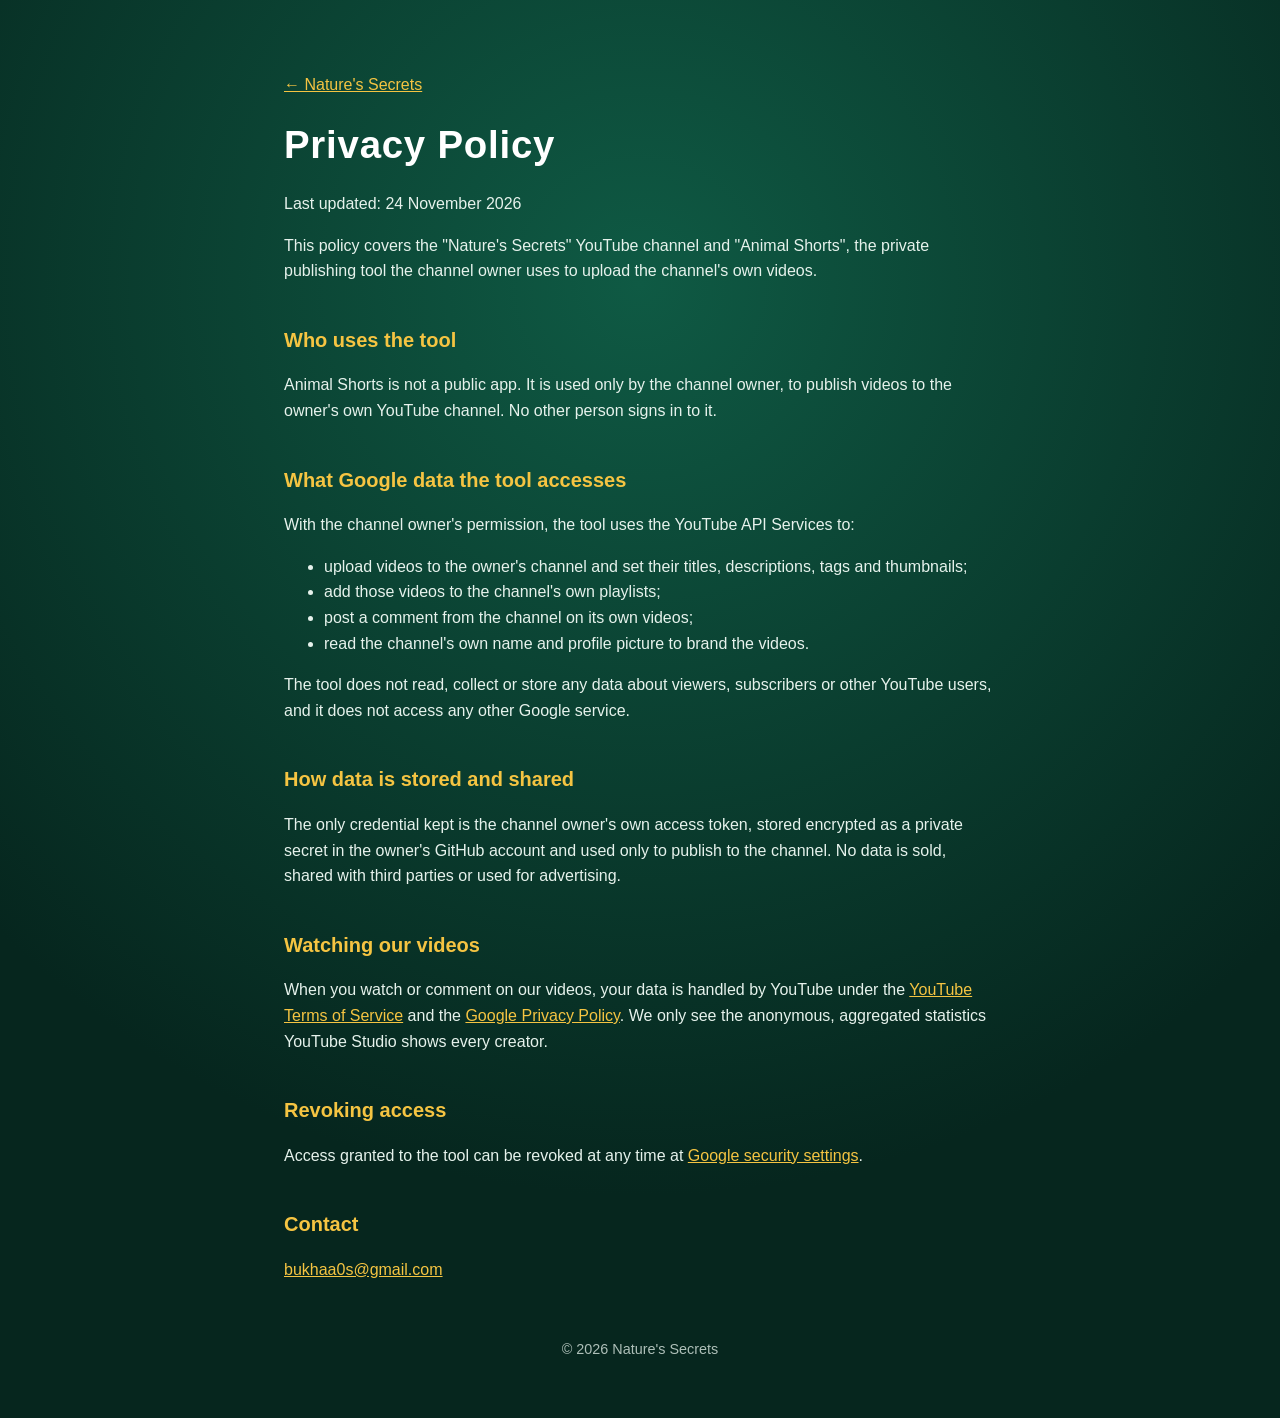
==== natures-secrets/privacy.html @ 1b84e515 "Add Nature's Secrets channel page and privacy policy (needed for the Google OAuth app) Co-Authored-B" ====
<!DOCTYPE html>
<html lang="en">
<head>
<meta charset="utf-8"><meta name="viewport" content="width=device-width,initial-scale=1">
<title>Privacy Policy – Nature's Secrets</title>
<link rel="icon" href="logo.png"><link rel="stylesheet" href="style.css">
</head>
<body><main>
<p><a href="./">← Nature's Secrets</a></p>
<h1>Privacy Policy</h1>
<p>Last updated: 24 November 2026</p>

<p>This policy covers the "Nature's Secrets" YouTube channel and "Animal Shorts", the private
publishing tool the channel owner uses to upload the channel's own videos.</p>

<h2>Who uses the tool</h2>
<p>Animal Shorts is not a public app. It is used only by the channel owner, to publish videos to
the owner's own YouTube channel. No other person signs in to it.</p>

<h2>What Google data the tool accesses</h2>
<p>With the channel owner's permission, the tool uses the YouTube API Services to:</p>
<ul>
<li>upload videos to the owner's channel and set their titles, descriptions, tags and thumbnails;</li>
<li>add those videos to the channel's own playlists;</li>
<li>post a comment from the channel on its own videos;</li>
<li>read the channel's own name and profile picture to brand the videos.</li>
</ul>
<p>The tool does not read, collect or store any data about viewers, subscribers or other YouTube
users, and it does not access any other Google service.</p>

<h2>How data is stored and shared</h2>
<p>The only credential kept is the channel owner's own access token, stored encrypted as a
private secret in the owner's GitHub account and used only to publish to the channel.
No data is sold, shared with third parties or used for advertising.</p>

<h2>Watching our videos</h2>
<p>When you watch or comment on our videos, your data is handled by YouTube under the
<a href="https://www.youtube.com/t/terms">YouTube Terms of Service</a> and the
<a href="https://policies.google.com/privacy">Google Privacy Policy</a>. We only see the
anonymous, aggregated statistics YouTube Studio shows every creator.</p>

<h2>Revoking access</h2>
<p>Access granted to the tool can be revoked at any time at
<a href="https://myaccount.google.com/permissions">Google security settings</a>.</p>

<h2>Contact</h2>
<p><a href="mailto:bukhaa0s@gmail.com">bukhaa0s@gmail.com</a></p>
<footer>© 2026 Nature's Secrets</footer>
</main></body>
</html>
---- natures-secrets/style.css ----
:root{--g:#06261e;--g2:#0f5a44;--gold:#f5c442;--t:#e6f2ec}
*{box-sizing:border-box}body{margin:0;font-family:-apple-system,Segoe UI,Roboto,Arial,sans-serif;background:radial-gradient(circle at 50% 20%,var(--g2),var(--g) 70%);color:var(--t);min-height:100vh;line-height:1.6}
main{max-width:760px;margin:0 auto;padding:56px 24px}
.hero{text-align:center}.hero img{width:140px;height:140px}
h1{font-size:2.4rem;margin:.4em 0 .1em;color:#fff;letter-spacing:.02em}h2{color:var(--gold);margin-top:2em;font-size:1.25rem}
.tag{color:var(--gold);font-weight:600;font-size:1.15rem;margin:0}
a{color:var(--gold)}.btn{display:inline-block;margin:28px 8px 0;padding:12px 22px;border-radius:999px;background:var(--gold);color:var(--g);font-weight:700;text-decoration:none}
.btn.ghost{background:transparent;color:var(--gold);border:2px solid var(--gold)}
footer{margin-top:56px;font-size:.9rem;opacity:.75;text-align:center}
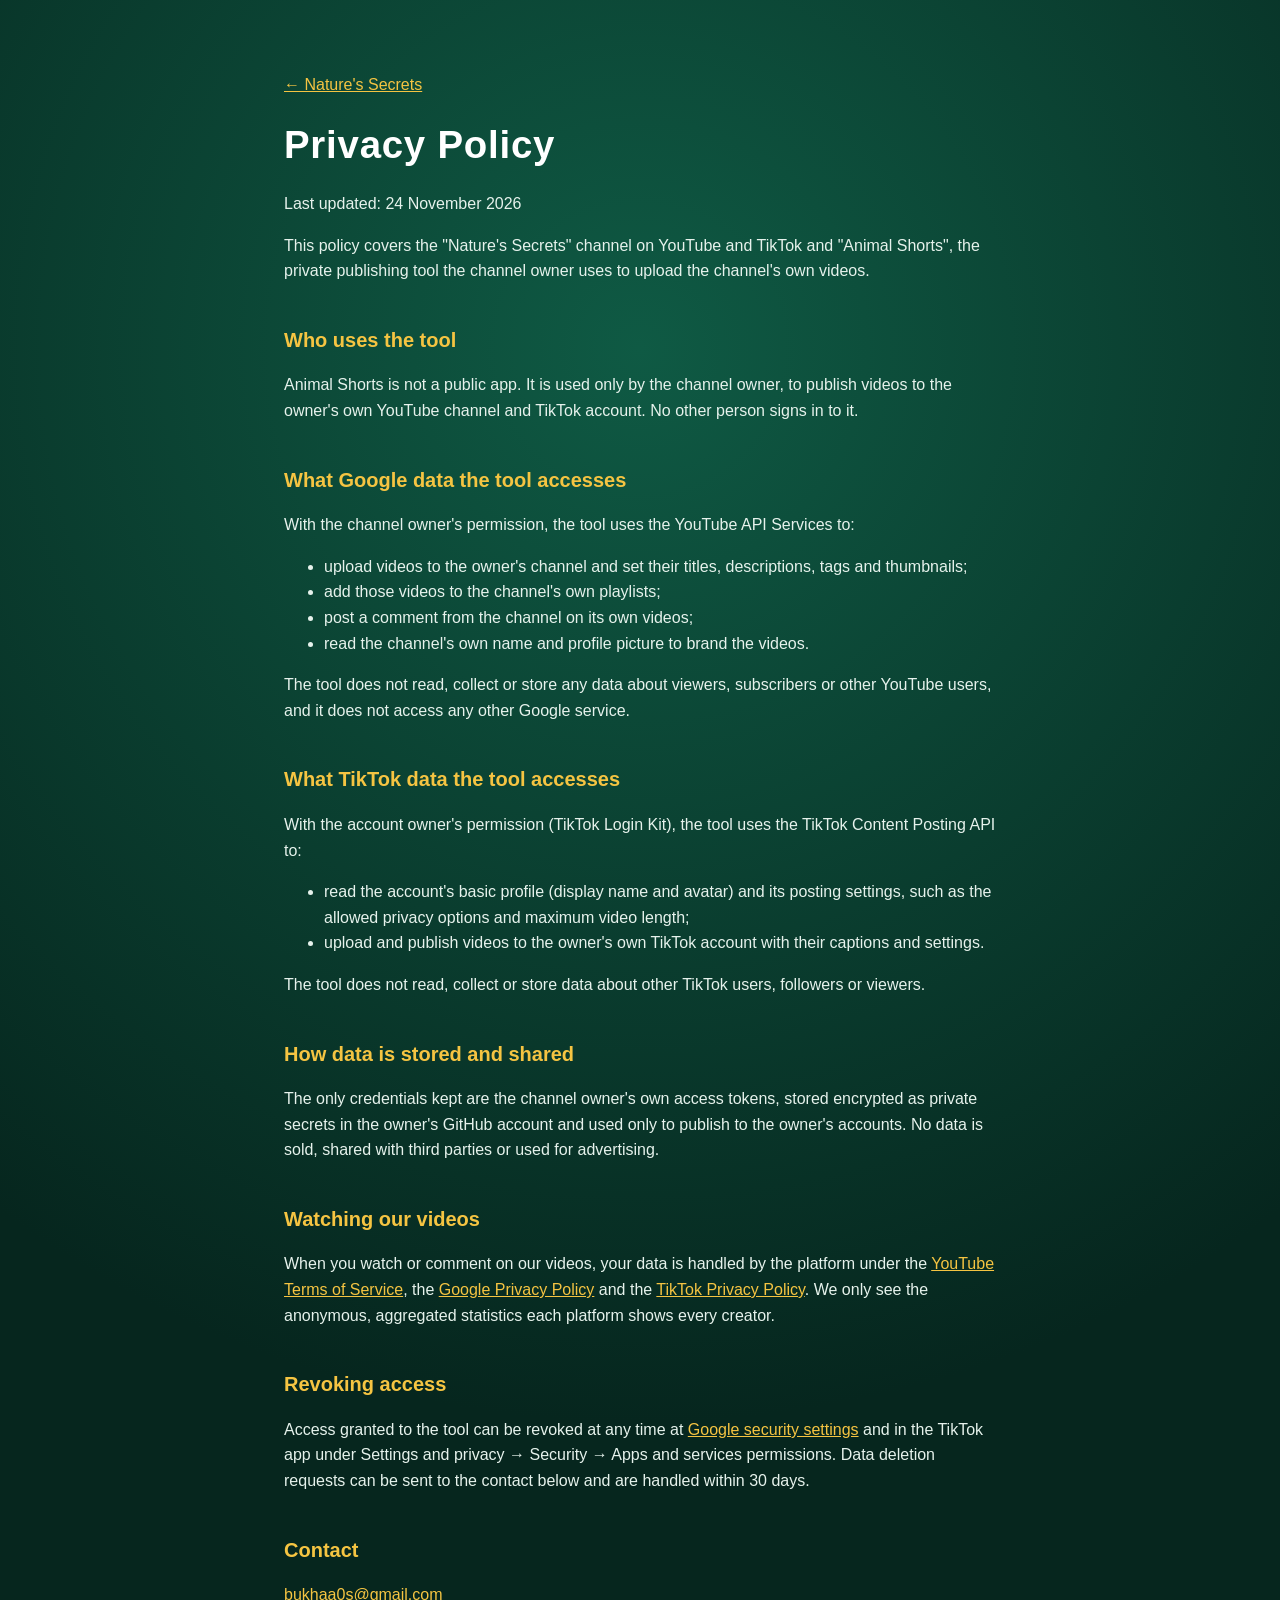
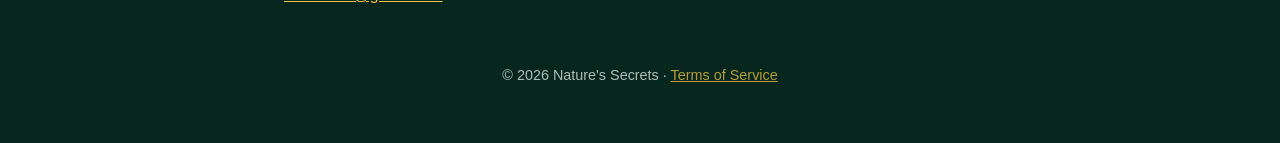
==== commit 0ae2f83a: "Update privacy policy to include TikTok details" ====
--- a/natures-secrets/privacy.html
+++ b/natures-secrets/privacy.html
@@ -10,12 +10,12 @@
 <h1>Privacy Policy</h1>
 <p>Last updated: 24 November 2026</p>
 
-<p>This policy covers the "Nature's Secrets" YouTube channel and "Animal Shorts", the private
-publishing tool the channel owner uses to upload the channel's own videos.</p>
+<p>This policy covers the "Nature's Secrets" channel on YouTube and TikTok and "Animal Shorts", the
+private publishing tool the channel owner uses to upload the channel's own videos.</p>
 
 <h2>Who uses the tool</h2>
 <p>Animal Shorts is not a public app. It is used only by the channel owner, to publish videos to
-the owner's own YouTube channel. No other person signs in to it.</p>
+the owner's own YouTube channel and TikTok account. No other person signs in to it.</p>
 
 <h2>What Google data the tool accesses</h2>
 <p>With the channel owner's permission, the tool uses the YouTube API Services to:</p>
@@ -28,23 +28,36 @@
 <p>The tool does not read, collect or store any data about viewers, subscribers or other YouTube
 users, and it does not access any other Google service.</p>
 
+<h2>What TikTok data the tool accesses</h2>
+<p>With the account owner's permission (TikTok Login Kit), the tool uses the TikTok Content Posting
+API to:</p>
+<ul>
+<li>read the account's basic profile (display name and avatar) and its posting settings, such as
+the allowed privacy options and maximum video length;</li>
+<li>upload and publish videos to the owner's own TikTok account with their captions and settings.</li>
+</ul>
+<p>The tool does not read, collect or store data about other TikTok users, followers or viewers.</p>
+
 <h2>How data is stored and shared</h2>
-<p>The only credential kept is the channel owner's own access token, stored encrypted as a
-private secret in the owner's GitHub account and used only to publish to the channel.
+<p>The only credentials kept are the channel owner's own access tokens, stored encrypted as private
+secrets in the owner's GitHub account and used only to publish to the owner's accounts.
 No data is sold, shared with third parties or used for advertising.</p>
 
 <h2>Watching our videos</h2>
-<p>When you watch or comment on our videos, your data is handled by YouTube under the
-<a href="https://www.youtube.com/t/terms">YouTube Terms of Service</a> and the
-<a href="https://policies.google.com/privacy">Google Privacy Policy</a>. We only see the
-anonymous, aggregated statistics YouTube Studio shows every creator.</p>
+<p>When you watch or comment on our videos, your data is handled by the platform under the
+<a href="https://www.youtube.com/t/terms">YouTube Terms of Service</a>, the
+<a href="https://policies.google.com/privacy">Google Privacy Policy</a> and the
+<a href="https://www.tiktok.com/legal/page/row/privacy-policy/en">TikTok Privacy Policy</a>.
+We only see the anonymous, aggregated statistics each platform shows every creator.</p>
 
 <h2>Revoking access</h2>
 <p>Access granted to the tool can be revoked at any time at
-<a href="https://myaccount.google.com/permissions">Google security settings</a>.</p>
+<a href="https://myaccount.google.com/permissions">Google security settings</a> and in the TikTok
+app under Settings and privacy → Security → Apps and services permissions. Data deletion requests
+can be sent to the contact below and are handled within 30 days.</p>
 
 <h2>Contact</h2>
 <p><a href="mailto:bukhaa0s@gmail.com">bukhaa0s@gmail.com</a></p>
-<footer>© 2026 Nature's Secrets</footer>
+<footer>© 2026 Nature's Secrets · <a href="terms.html">Terms of Service</a></footer>
 </main></body>
 </html>
